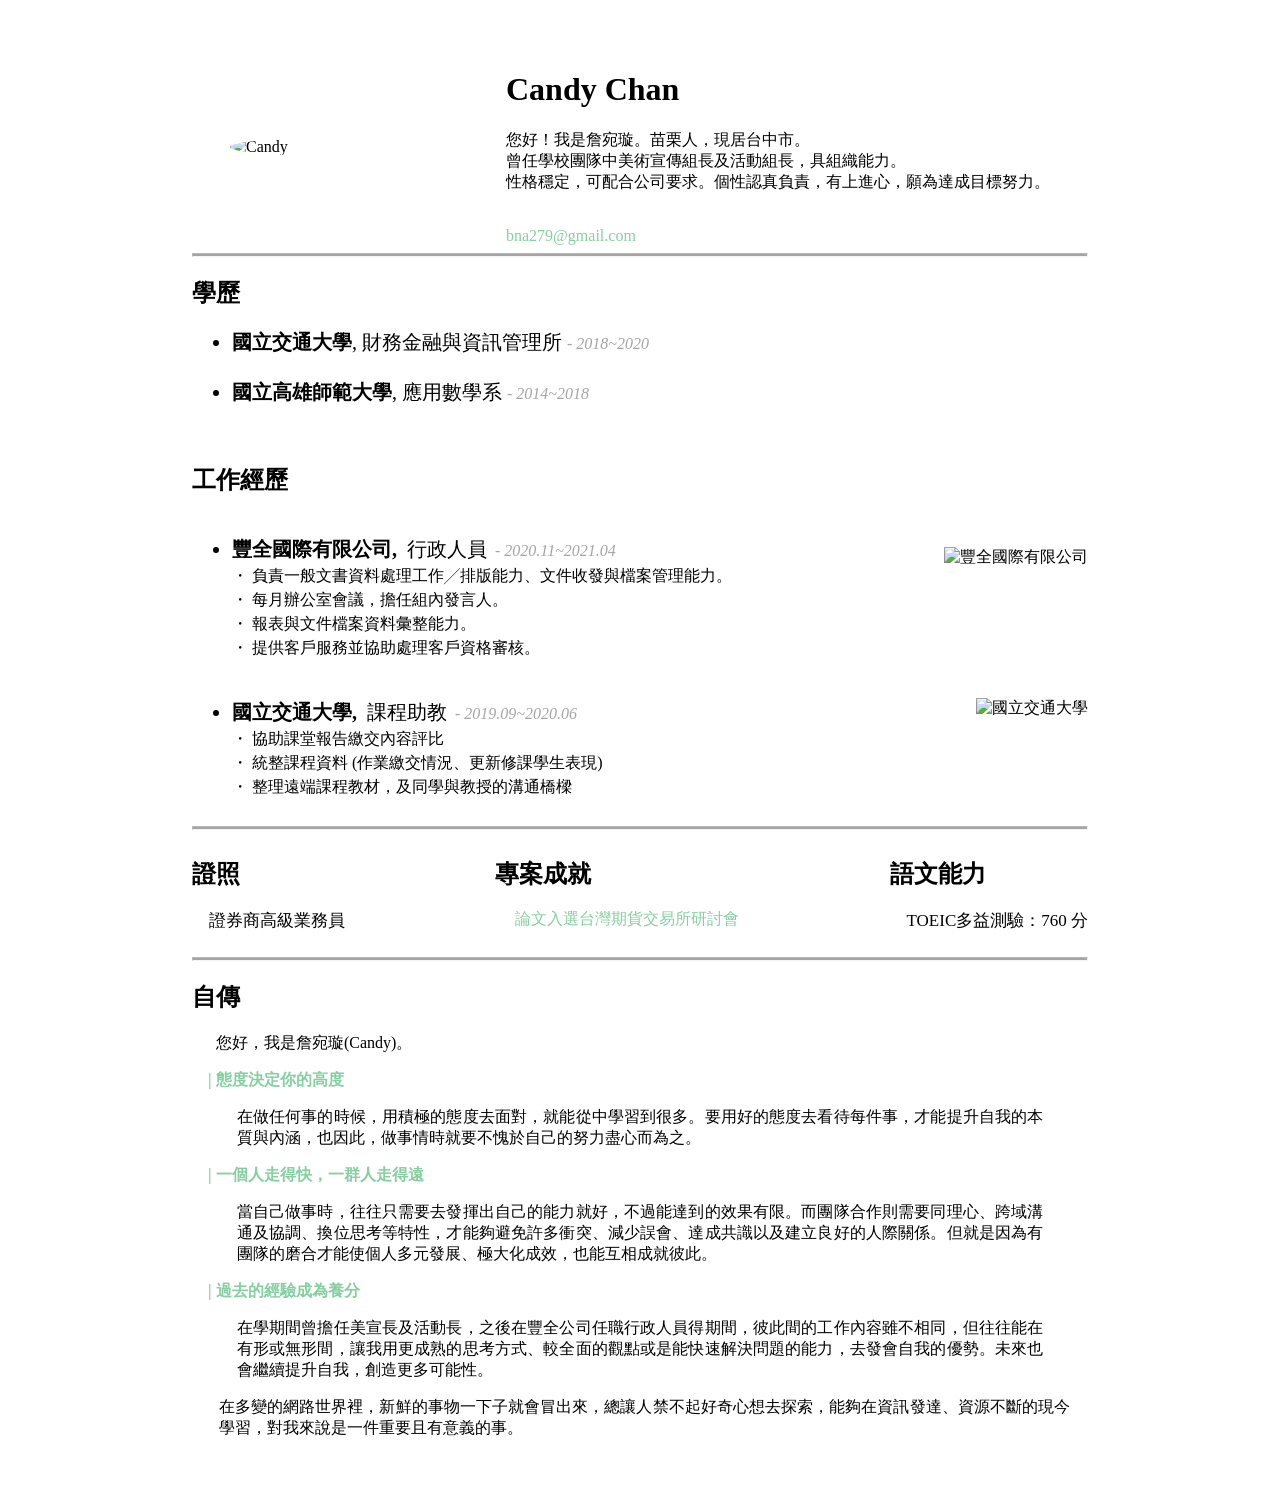
==== first-page/index.html @ 5850a4fc "version1" ====
<!DOCTYPE html>
<html lang="zh-Hans-TW">
<head>
	<meta charset="UTF-8">
	<meta name="viewport" content="width=device-width, initial-scale=1.0">
	<title>WanHsuan_Chan</title>
	<link rel="stylesheet" href="index.css">
</head>
<body class="container">
	<div class="main0">
		<!-- 頭像 -->
		<img src="C:\Users\User\OneDrive\桌面\first-page\image\photo.jpg" alt="Candy "hight="200px" width="200px" style="border-radius: 50%;">

		<!-- 簡歷 -->
		<div>
			<h1> Candy Chan</h1>
			<p> 您好！我是詹宛璇。苗栗人，現居台中市。<br>曾任學校團隊中美術宣傳組長及活動組長，具組織能力。<br>性格穩定，可配合公司要求。個性認真負責，有上進心，願為達成目標努力。</li>
			</p>
			<br>	
			<a class = "hy" href="mailto:bna279@gmail.com">bna279@gmail.com</a>
			<br>	
		</div>
	</div>

	<hr style = "background-color: gray;height: 2px;opacity: 0.7;">
	
	<!-- 學歷 -->
	<div>
		<h2>學歷</h2>
		<ul class="ind">
			<li><b>國立交通大學</b>, 財務金融與資訊管理所 <span class="sub"><i>- 2018~2020</i></span></li>
			<br>
			<li><b>國立高雄師範大學</b>, 應用數學系 <span class="sub"><i>- 2014~2018</i></span></li>
		</ul>
		<br>
	</div>
	
	<!-- 工作經歷 -->
	<div>
		<h2>工作經歷</h2>
		<div class="main">
			<ul class="ind">
				<li><b>豐全國際有限公司,</b> &nbsp;行政人員<span class="sub"><i> &nbsp;- 2020.11~2021.04</i></span><br>
				<span style="font-size:16px">
				・ 負責一般文書資料處理工作╱排版能力、文件收發與檔案管理能力。<br>
				・ 每月辦公室會議，擔任組內發言人。<br>
				・ 報表與文件檔案資料彙整能力。<br>
				・ 提供客戶服務並協助處理客戶資格審核。
				</span></li>
			</ul>
			<img src="\Users\User\OneDrive\桌面\first-page\image\豐全logo.png" height="100px" title="豐全國際有限公司">
		</div>
		<div class="main">
			<ul class="ind">
				<li><b>國立交通大學,</b> &nbsp;課程助教<span class="sub"><i> &nbsp;- 2019.09~2020.06</i></span><br>
				<span style="font-size:16px">
				・ 協助課堂報告繳交內容評比<br>
				・ 統整課程資料 (作業繳交情況、更新修課學生表現)<br>
				・ 整理遠端課程教材，及同學與教授的溝通橋樑
				</span></li>
			</ul>
			<img src="\Users\User\OneDrive\桌面\first-page\image\NCTUlogo.png" height="100px" title="國立交通大學">
		</div>

	</div>

	<hr style = "background-color: gray;height: 2px;opacity: 0.7;">

	<div class="main1">
		<div>
			<h2>證照</h2>
			<p style="font-size: 17px"> &nbsp;&nbsp;&nbsp;&nbsp;證券商高級業務員</p>
		</div>
		<div>
			<h2>專案成就</h2>
			&nbsp;&nbsp;&nbsp;&nbsp;&nbsp;<a href="https://ctee.com.tw/news/futures/393679.html" target="_block" class="hy">論文入選台灣期貨交易所研討會</a>
		</div>
		<div>
			<h2>語文能力</h2>
			<p style="font-size: 17px"> &nbsp;&nbsp;&nbsp;&nbsp;TOEIC多益測驗：760 分</p>
		</div>
	</div>

	<hr style = "background-color: gray;height: 2px;opacity: 0.7;">
	
	<!-- 自傳 -->
	<h2>自傳</h2>
	<p>&ensp;&ensp;&ensp;您好，我是詹宛璇(Candy)。</p>
	<div>
		<p>&ensp;&ensp;<span style="color:#86cfa1;"><b>| 態度決定你的高度</b></span></p>
		<p class="tp">在做任何事的時候，用積極的態度去面對，就能從中學習到很多。要用好的態度去看待每件事，才能提升自我的本質與內涵，也因此，做事情時就要不愧於自己的努力盡心而為之。</p>

		<p>&ensp;&ensp;<span style="color:#86cfa1;"><b>| 一個人走得快，一群人走得遠</b></span></p>
		<p class="tp">當自己做事時，往往只需要去發揮出自己的能力就好，不過能達到的效果有限。而團隊合作則需要同理心、跨域溝通及協調、換位思考等特性，才能夠避免許多衝突、減少誤會、達成共識以及建立良好的人際關係。但就是因為有團隊的磨合才能使個人多元發展、極大化成效，也能互相成就彼此。</p>

		<p>&ensp;&ensp;<span style="color:#86cfa1;"><b>| 過去的經驗成為養分</b></span></p>
		<p class="tp">在學期間曾擔任美宣長及活動長，之後在豐全公司任職行政人員得期間，彼此間的工作內容雖不相同，但往往能在有形或無形間，讓我用更成熟的思考方式、較全面的觀點或是能快速解決問題的能力，去發會自我的優勢。未來也會繼續提升自我，創造更多可能性。</p>
	</div>
	<p style="text-align: justify; width: 95%; position: relative;left: 3%;">在多變的網路世界裡，新鮮的事物一下子就會冒出來，總讓人禁不起好奇心想去探索，能夠在資訊發達、資源不斷的現今學習，對我來說是一件重要且有意義的事。</p>



</body>
</html>
---- first-page/index.css ----
.container {
    width: 70%;
    margin: 50px auto;
}

/*圖片、文字排版*/
.main {
    display: flex;
    justify-content: space-between;
    align-items: center;
}
.main0{
	display: flex;
    justify-content: space-around;
    align-items: center;
}
.main1 {
	display: flex;
	justify-content: space-between;
	align-items: flex-start;
}


/*超連結之變化*/
.hy{
	text-decoration: none;
	color: #86cfa1;
}
/*超連結轉場效果*/
.hy:hover{
	color: #609c74;
	text-decoration: underline;
}


/*字體*/
.ind{
	font-size: 20px;
	font-family: 微軟正黑體;
}

/*橫軸-直線*/
.sub{
	color: gray;
	font-size: 16px;
	font-family: cursive;
	opacity: 0.7;	/*透明度*/
}

/*自傳小框框*/
.tp{
	text-align:justify;
	width: 90%;
	position: relative;
	left: 5%;
	font-family: 微軟正黑體;
}
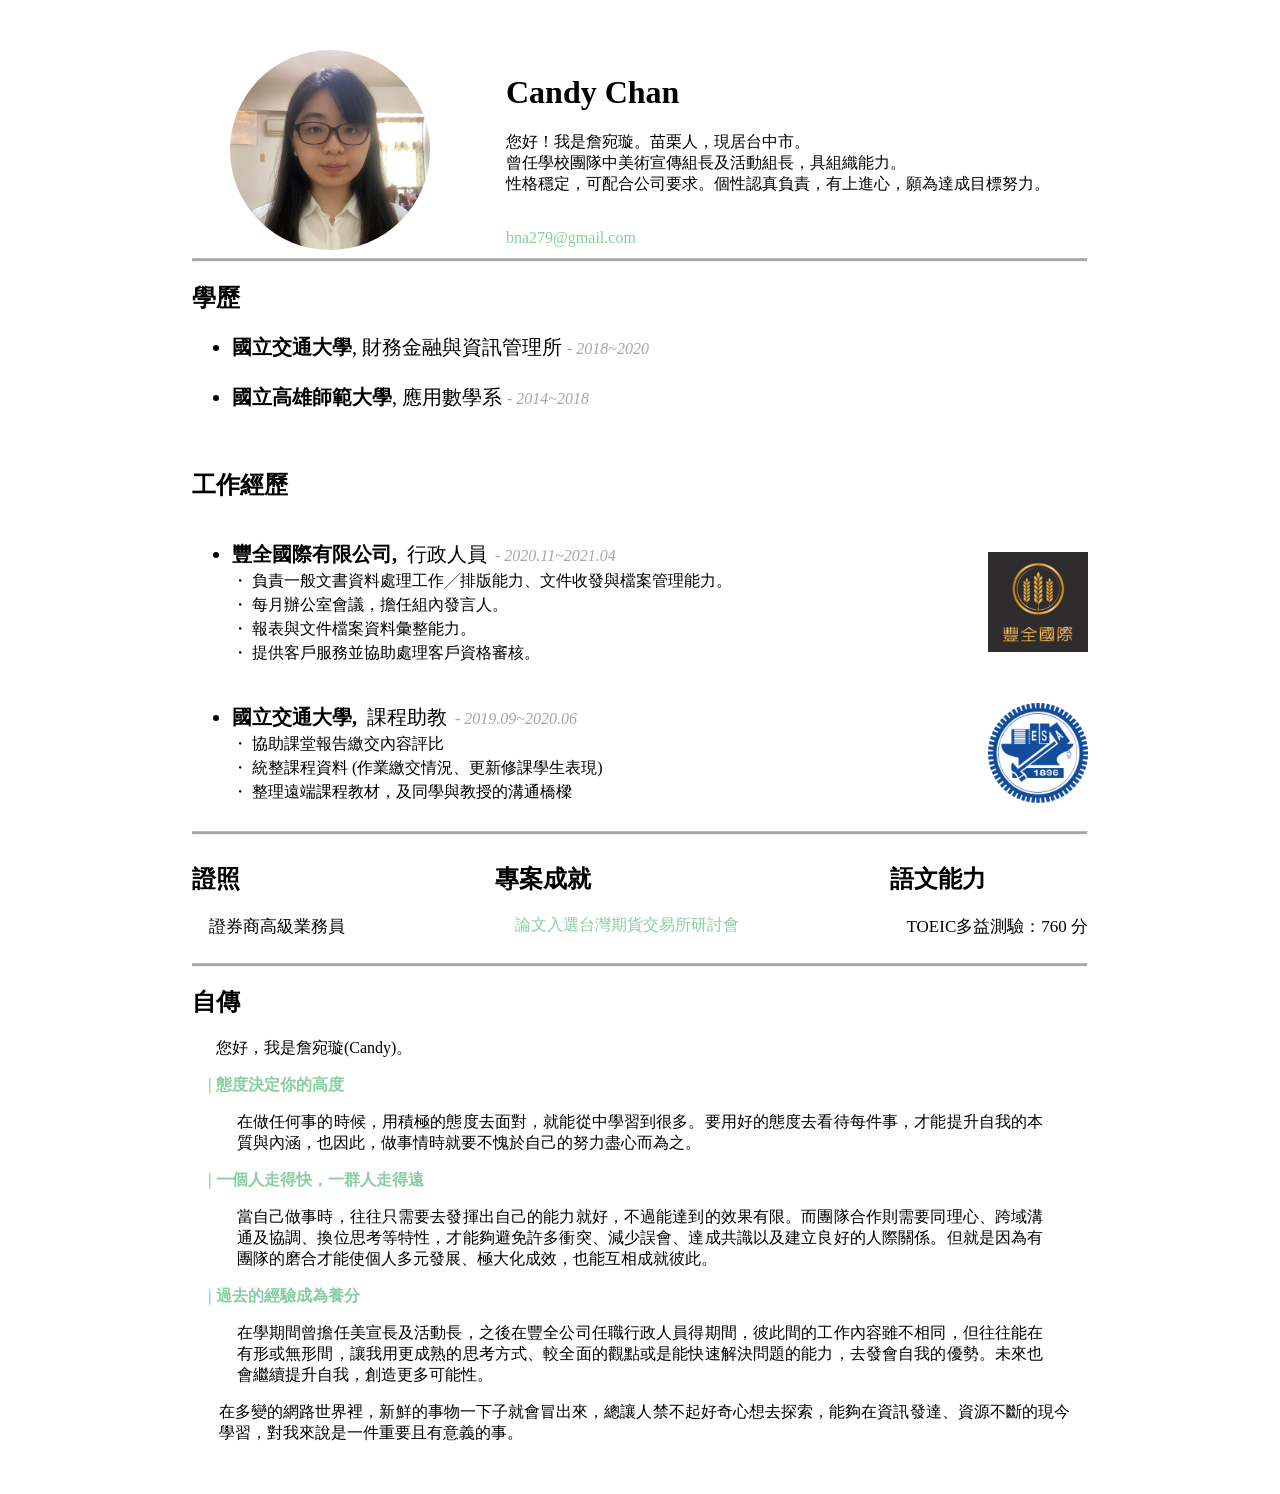
==== commit e52b2b96: "version2" ====
--- a/first-page/index.html
+++ b/first-page/index.html
@@ -9,7 +9,7 @@
 <body class="container">
 	<div class="main0">
 		<!-- 頭像 -->
-		<img src="C:\Users\User\OneDrive\桌面\first-page\image\photo.jpg" alt="Candy "hight="200px" width="200px" style="border-radius: 50%;">
+		<img src=".\image\photo.jpg" alt="Candy "hight="200px" width="200px" style="border-radius: 50%;">
 
 		<!-- 簡歷 -->
 		<div>
@@ -48,7 +48,7 @@
 				・ 提供客戶服務並協助處理客戶資格審核。
 				</span></li>
 			</ul>
-			<img src="\Users\User\OneDrive\桌面\first-page\image\豐全logo.png" height="100px" title="豐全國際有限公司">
+			<img src=".\image\豐全logo.png" height="100px" title="豐全國際有限公司">
 		</div>
 		<div class="main">
 			<ul class="ind">
@@ -59,7 +59,7 @@
 				・ 整理遠端課程教材，及同學與教授的溝通橋樑
 				</span></li>
 			</ul>
-			<img src="\Users\User\OneDrive\桌面\first-page\image\NCTUlogo.png" height="100px" title="國立交通大學">
+			<img src=".\image\NCTUlogo.png" height="100px" title="國立交通大學">
 		</div>
 
 	</div>
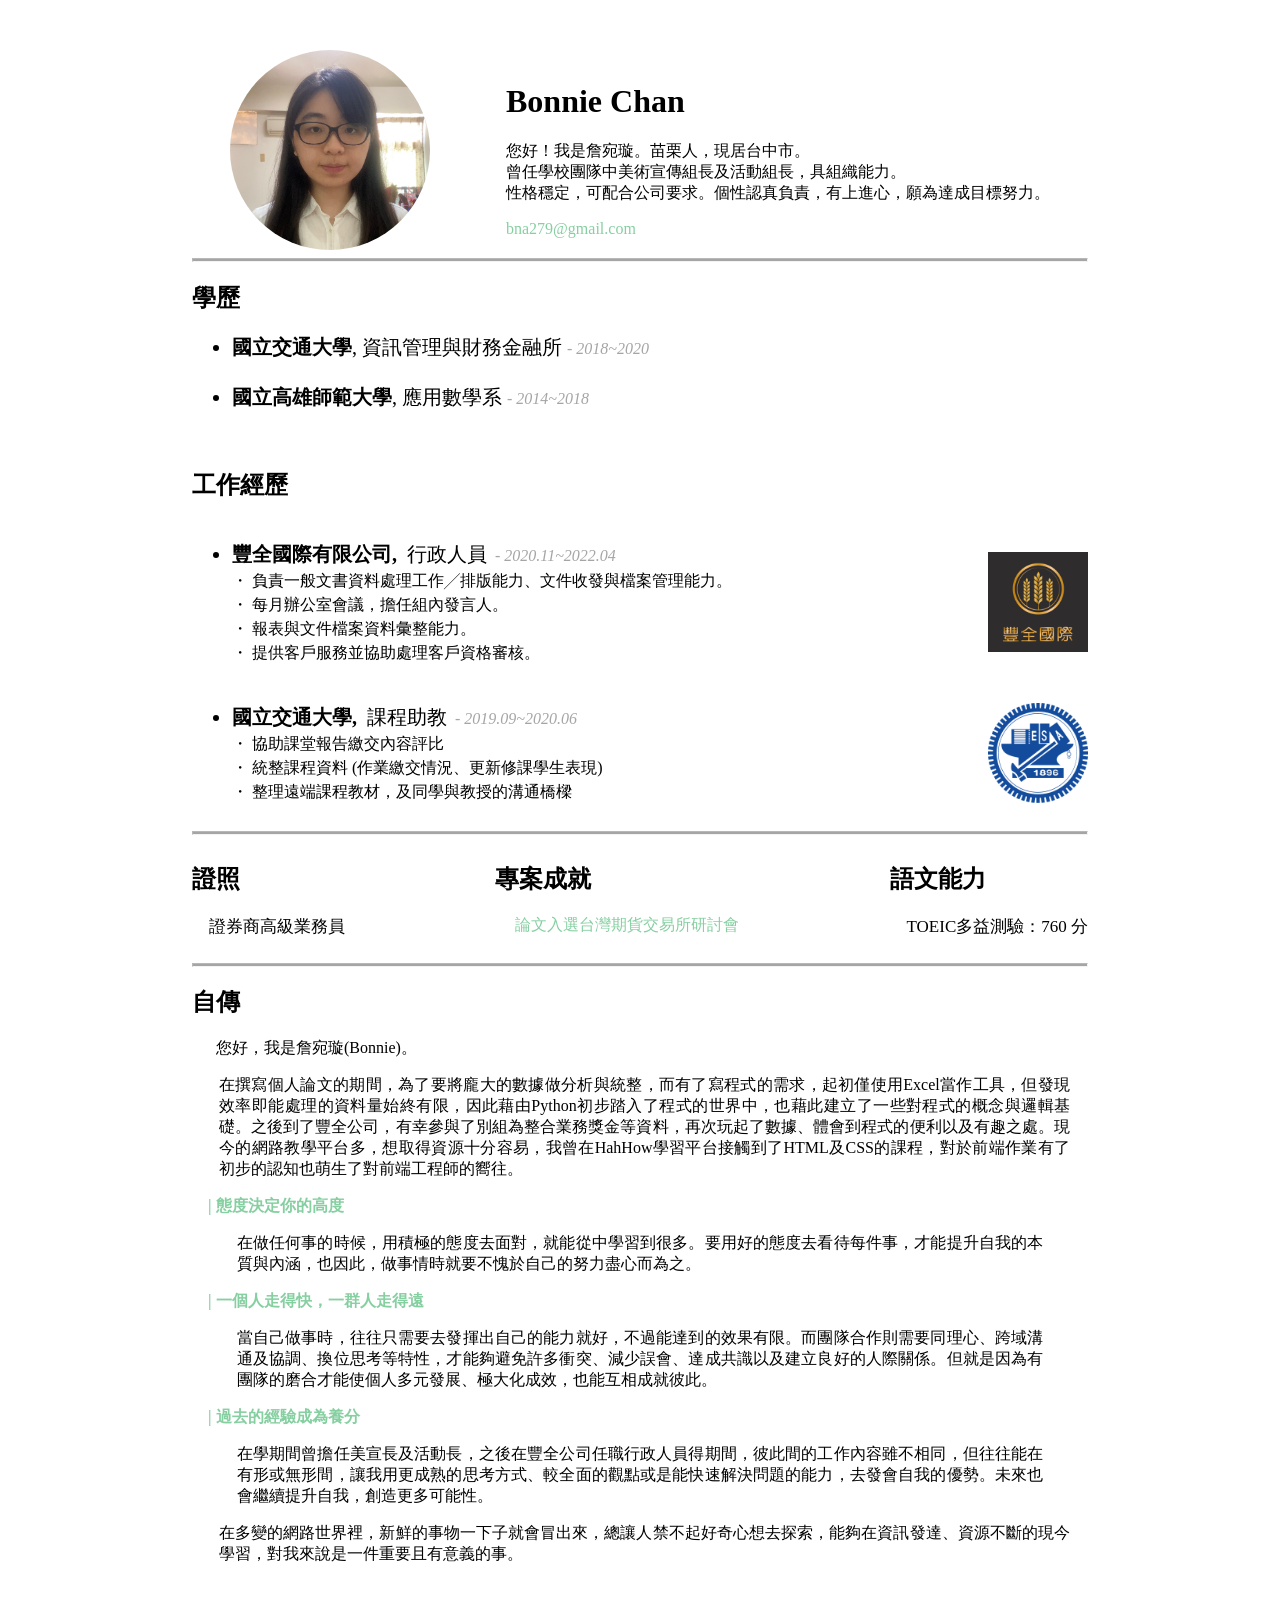
==== commit bab0bc90: "version3" ====
--- a/first-page/index.html
+++ b/first-page/index.html
@@ -13,10 +13,9 @@
 
 		<!-- 簡歷 -->
 		<div>
-			<h1> Candy Chan</h1>
+			<h1> Bonnie Chan</h1>
 			<p> 您好！我是詹宛璇。苗栗人，現居台中市。<br>曾任學校團隊中美術宣傳組長及活動組長，具組織能力。<br>性格穩定，可配合公司要求。個性認真負責，有上進心，願為達成目標努力。</li>
 			</p>
-			<br>	
 			<a class = "hy" href="mailto:bna279@gmail.com">bna279@gmail.com</a>
 			<br>	
 		</div>
@@ -28,7 +27,7 @@
 	<div>
 		<h2>學歷</h2>
 		<ul class="ind">
-			<li><b>國立交通大學</b>, 財務金融與資訊管理所 <span class="sub"><i>- 2018~2020</i></span></li>
+			<li><b>國立交通大學</b>, 資訊管理與財務金融所 <span class="sub"><i>- 2018~2020</i></span></li>
 			<br>
 			<li><b>國立高雄師範大學</b>, 應用數學系 <span class="sub"><i>- 2014~2018</i></span></li>
 		</ul>
@@ -40,7 +39,7 @@
 		<h2>工作經歷</h2>
 		<div class="main">
 			<ul class="ind">
-				<li><b>豐全國際有限公司,</b> &nbsp;行政人員<span class="sub"><i> &nbsp;- 2020.11~2021.04</i></span><br>
+				<li><b>豐全國際有限公司,</b> &nbsp;行政人員<span class="sub"><i> &nbsp;- 2020.11~2022.04</i></span><br>
 				<span style="font-size:16px">
 				・ 負責一般文書資料處理工作╱排版能力、文件收發與檔案管理能力。<br>
 				・ 每月辦公室會議，擔任組內發言人。<br>
@@ -85,7 +84,8 @@
 	
 	<!-- 自傳 -->
 	<h2>自傳</h2>
-	<p>&ensp;&ensp;&ensp;您好，我是詹宛璇(Candy)。</p>
+	<p>&ensp;&ensp;&ensp;您好，我是詹宛璇(Bonnie)。</p>
+	<p style="text-align: justify; width: 95%; position: relative;left: 3%;">在撰寫個人論文的期間，為了要將龐大的數據做分析與統整，而有了寫程式的需求，起初僅使用Excel當作工具，但發現效率即能處理的資料量始終有限，因此藉由Python初步踏入了程式的世界中，也藉此建立了一些對程式的概念與邏輯基礎。之後到了豐全公司，有幸參與了別組為整合業務獎金等資料，再次玩起了數據、體會到程式的便利以及有趣之處。現今的網路教學平台多，想取得資源十分容易，我曾在HahHow學習平台接觸到了HTML及CSS的課程，對於前端作業有了初步的認知也萌生了對前端工程師的嚮往。</p>
 	<div>
 		<p>&ensp;&ensp;<span style="color:#86cfa1;"><b>| 態度決定你的高度</b></span></p>
 		<p class="tp">在做任何事的時候，用積極的態度去面對，就能從中學習到很多。要用好的態度去看待每件事，才能提升自我的本質與內涵，也因此，做事情時就要不愧於自己的努力盡心而為之。</p>
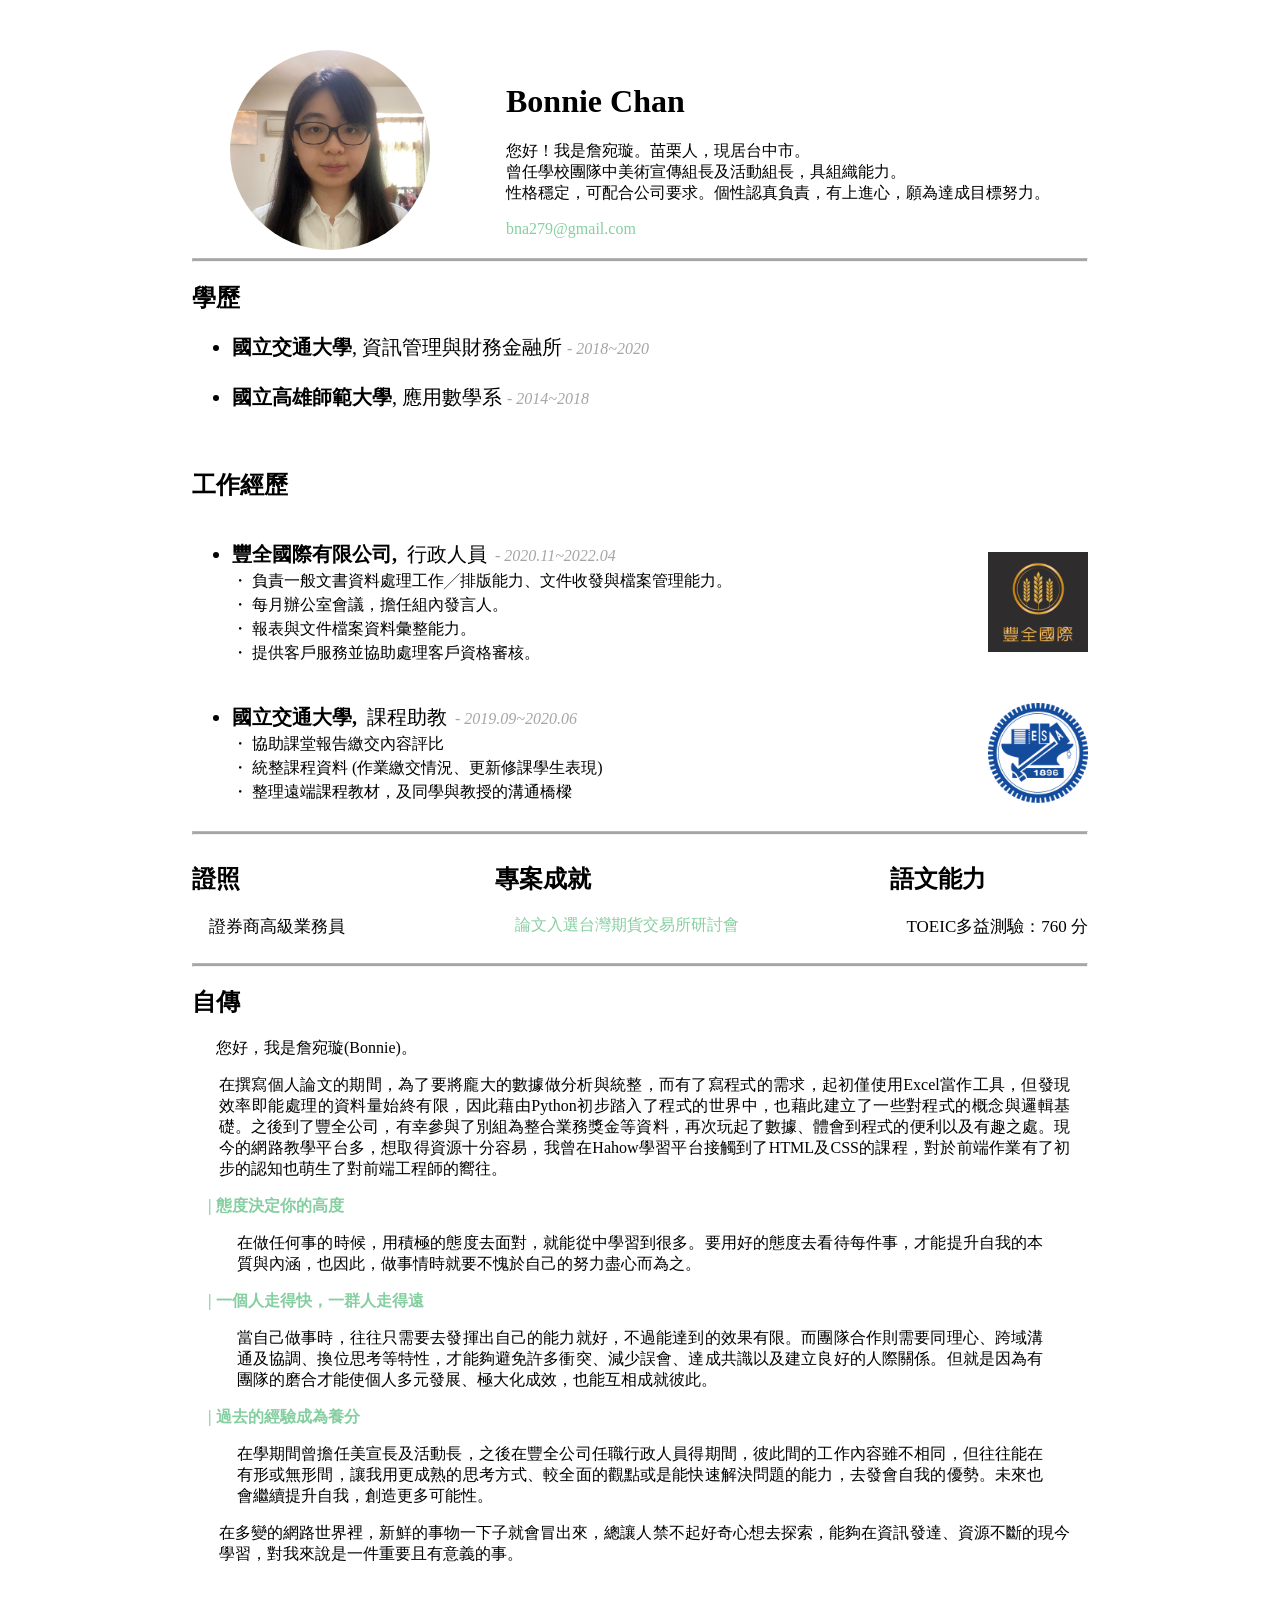
==== commit f303a92d: "version4" ====
--- a/first-page/index.html
+++ b/first-page/index.html
@@ -85,7 +85,7 @@
 	<!-- 自傳 -->
 	<h2>自傳</h2>
 	<p>&ensp;&ensp;&ensp;您好，我是詹宛璇(Bonnie)。</p>
-	<p style="text-align: justify; width: 95%; position: relative;left: 3%;">在撰寫個人論文的期間，為了要將龐大的數據做分析與統整，而有了寫程式的需求，起初僅使用Excel當作工具，但發現效率即能處理的資料量始終有限，因此藉由Python初步踏入了程式的世界中，也藉此建立了一些對程式的概念與邏輯基礎。之後到了豐全公司，有幸參與了別組為整合業務獎金等資料，再次玩起了數據、體會到程式的便利以及有趣之處。現今的網路教學平台多，想取得資源十分容易，我曾在HahHow學習平台接觸到了HTML及CSS的課程，對於前端作業有了初步的認知也萌生了對前端工程師的嚮往。</p>
+	<p style="text-align: justify; width: 95%; position: relative;left: 3%;">在撰寫個人論文的期間，為了要將龐大的數據做分析與統整，而有了寫程式的需求，起初僅使用Excel當作工具，但發現效率即能處理的資料量始終有限，因此藉由Python初步踏入了程式的世界中，也藉此建立了一些對程式的概念與邏輯基礎。之後到了豐全公司，有幸參與了別組為整合業務獎金等資料，再次玩起了數據、體會到程式的便利以及有趣之處。現今的網路教學平台多，想取得資源十分容易，我曾在Hahow學習平台接觸到了HTML及CSS的課程，對於前端作業有了初步的認知也萌生了對前端工程師的嚮往。</p>
 	<div>
 		<p>&ensp;&ensp;<span style="color:#86cfa1;"><b>| 態度決定你的高度</b></span></p>
 		<p class="tp">在做任何事的時候，用積極的態度去面對，就能從中學習到很多。要用好的態度去看待每件事，才能提升自我的本質與內涵，也因此，做事情時就要不愧於自己的努力盡心而為之。</p>
